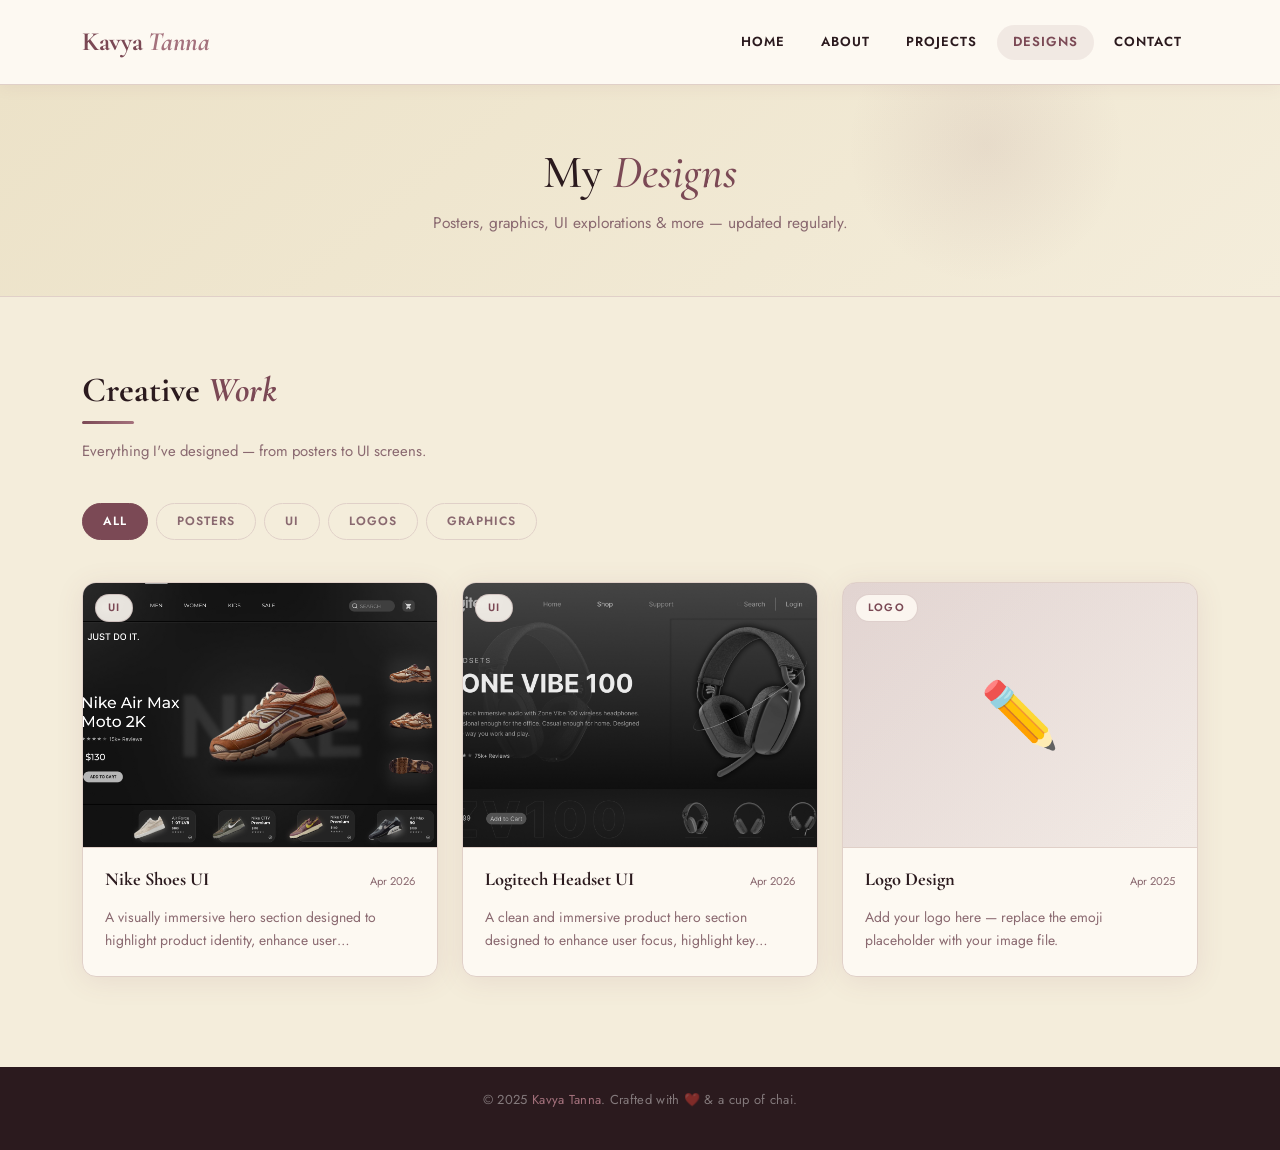
==== designs.html @ 826c13a2 "Add files via upload" ====
<!DOCTYPE html>
<html lang="en">
<head>
  <meta charset="UTF-8"/>
  <meta name="viewport" content="width=device-width, initial-scale=1.0"/>
  <title>My Designs | Kavya Tanna</title>
  <link rel="stylesheet" href="https://cdn.jsdelivr.net/npm/bootstrap@5.3.2/dist/css/bootstrap.min.css"/>
  <link rel="stylesheet" href="style.css"/>

  <style>
    /* =============================================
       DESIGNS PAGE — extra styles only
       (all base tokens, navbar, banner, footer
        come from style.css as-is)
       ============================================= */

    .designs-section { padding: 72px 0 90px; }

    /* ---------- Filter Bar ---------- */
    .filter-bar {
      display: flex;
      flex-wrap: wrap;
      gap: 8px;
      margin-bottom: 42px;
    }

    .filter-btn {
      background: transparent;
      border: 1.5px solid var(--border);
      color: var(--muted);
      font-family: var(--font-body);
      font-size: 0.75rem;
      font-weight: 600;
      letter-spacing: 1px;
      text-transform: uppercase;
      padding: 7px 20px;
      border-radius: 20px;
      cursor: pointer;
      transition: all 0.22s ease;
    }
    .filter-btn:hover {
      border-color: var(--mocha);
      color: var(--mocha);
      background: var(--mocha-pale);
    }
    .filter-btn.active {
      background: var(--mocha);
      border-color: var(--mocha);
      color: #fff;
    }

    /* ---------- Design Card ---------- */
    .design-card {
      background: var(--cream);
      border-radius: var(--r);
      border: 1px solid var(--border);
      box-shadow: var(--shadow);
      overflow: hidden;
      transition: transform 0.3s ease, box-shadow 0.3s ease, border-color 0.3s ease;
      height: 100%;
      display: flex;
      flex-direction: column;
      cursor: pointer;

      /* entrance animation */
      opacity: 0;
      transform: translateY(20px);
      animation: cardFadeUp 0.5s ease forwards;
    }
    .design-card:hover {
      transform: translateY(-7px);
      box-shadow: var(--shadow-md);
      border-color: rgba(123,73,85,0.30);
    }
    @keyframes cardFadeUp {
      to { opacity: 1; transform: translateY(0); }
    }

    /* Image / thumb */
    .design-thumb {
      position: relative;
      aspect-ratio: 4 / 3;
      overflow: hidden;
      background: linear-gradient(135deg,rgba(123,73,85,0.10),rgba(123,73,85,0.04));
      border-bottom: 1px solid var(--border);
      flex-shrink: 0;
    }
    .design-thumb img {
      width: 100%;
      height: 100%;
      object-fit: cover;
      display: block;
      transition: transform 0.45s ease;
    }
    .design-card:hover .design-thumb img { transform: scale(1.06); }

    /* Placeholder shown when no real image is set */
    .design-thumb .thumb-placeholder {
      width: 100%;
      height: 100%;
      display: flex;
      align-items: center;
      justify-content: center;
      font-size: 4rem;
      background: linear-gradient(135deg,rgba(123,73,85,0.12),rgba(123,73,85,0.04));
    }

    /* Category badge */
    .design-badge {
      position: absolute;
      top: 11px;
      left: 12px;
      font-family: var(--font-body);
      font-size: 0.67rem;
      font-weight: 600;
      letter-spacing: 1.2px;
      text-transform: uppercase;
      background: rgba(253,249,242,0.90);
      backdrop-filter: blur(5px);
      color: var(--mocha);
      border: 1px solid rgba(123,73,85,0.22);
      padding: 4px 12px;
      border-radius: 20px;
    }

    /* Hover overlay */
    .design-overlay {
      position: absolute;
      inset: 0;
      background: rgba(43,26,30,0.60);
      display: flex;
      align-items: center;
      justify-content: center;
      opacity: 0;
      transition: opacity 0.3s ease;
    }
    .design-card:hover .design-overlay { opacity: 1; }

    .overlay-view-btn {
      background: var(--cream);
      color: var(--mocha);
      border: none;
      font-family: var(--font-body);
      font-size: 0.77rem;
      font-weight: 600;
      letter-spacing: 0.9px;
      text-transform: uppercase;
      padding: 9px 24px;
      border-radius: 20px;
      cursor: pointer;
      transform: translateY(6px);
      transition: transform 0.28s ease, background 0.22s, color 0.22s;
    }
    .design-card:hover .overlay-view-btn { transform: translateY(0); }
    .overlay-view-btn:hover { background: var(--mocha); color: #fff; }

    /* Card body text */
    .design-card-body {
      padding: 20px 22px 24px;
      flex: 1;
      display: flex;
      flex-direction: column;
    }
    .design-card-meta {
      display: flex;
      justify-content: space-between;
      align-items: baseline;
      margin-bottom: 7px;
    }
    .design-card-title {
      font-family: var(--font-head);
      font-size: 1.15rem;
      font-weight: 700;
      color: var(--dark);
      line-height: 1.25;
    }
    .design-card-date {
      font-family: var(--font-body);
      font-size: 0.7rem;
      color: var(--muted);
      white-space: nowrap;
      margin-left: 10px;
      flex-shrink: 0;
    }
    .design-card-desc {
      font-size: 0.87rem;
      color: var(--muted);
      line-height: 1.65;
      margin: 0;
      display: -webkit-box;
      -webkit-line-clamp: 2;
      -webkit-box-orient: vertical;
      overflow: hidden;
    }

    /* Empty state */
    .designs-empty {
      display: none;
      text-align: center;
      padding: 70px 0;
      color: var(--muted);
    }
    .designs-empty .empty-icon { font-size: 2.8rem; margin-bottom: 14px; opacity: 0.45; }
    .designs-empty p { font-size: 0.93rem; }

    /* ---------- Lightbox ---------- */
    .lb-overlay {
      position: fixed;
      inset: 0;
      background: rgba(43,26,30,0.90);
      backdrop-filter: blur(8px);
      z-index: 1000;
      display: flex;
      align-items: center;
      justify-content: center;
      padding: 24px;
      opacity: 0;
      pointer-events: none;
      transition: opacity 0.3s ease;
    }
    .lb-overlay.open { opacity: 1; pointer-events: all; }

    .lb-box {
      position: relative;
      max-width: 860px;
      width: 100%;
      transform: scale(0.93);
      transition: transform 0.32s cubic-bezier(.25,.8,.25,1);
    }
    .lb-overlay.open .lb-box { transform: scale(1); }

    .lb-box img {
      width: 100%;
      max-height: 75vh;
      object-fit: contain;
      border-radius: var(--r);
      box-shadow: 0 32px 80px rgba(43,26,30,0.6);
      display: block;
    }
    .lb-info {
      margin-top: 16px;
      display: flex;
      align-items: baseline;
      gap: 12px;
    }
    .lb-title {
      font-family: var(--font-head);
      font-size: 1.2rem;
      font-weight: 700;
      color: var(--vanilla);
    }
    .lb-date {
      font-family: var(--font-body);
      font-size: 0.75rem;
      color: rgba(244,237,219,0.55);
    }
    .lb-desc {
      margin-top: 5px;
      font-family: var(--font-body);
      font-size: 0.87rem;
      color: rgba(244,237,219,0.60);
      line-height: 1.6;
    }
    .lb-close {
      position: absolute;
      top: -14px;
      right: -14px;
      width: 36px;
      height: 36px;
      border-radius: 50%;
      background: var(--cream);
      border: 1px solid var(--border);
      color: var(--mocha);
      font-size: 1rem;
      display: flex;
      align-items: center;
      justify-content: center;
      cursor: pointer;
      transition: background 0.22s, color 0.22s;
      line-height: 1;
    }
    .lb-close:hover { background: var(--mocha); color: #fff; }

    @media (max-width: 576px) {
      .filter-btn { font-size: 0.7rem; padding: 6px 14px; }
    }
  </style>
</head>
<body>

  <!-- ========== NAVBAR ========== -->
  <nav class="navbar navbar-expand-lg">
    <div class="container">
      <a class="navbar-brand" href="index.html">Kavya <em>Tanna</em></a>
      <button class="navbar-toggler" type="button"
        data-bs-toggle="collapse" data-bs-target="#navbarNav"
        aria-controls="navbarNav" aria-expanded="false" aria-label="Toggle navigation">
        <span class="navbar-toggler-icon"></span>
      </button>
      <div class="collapse navbar-collapse justify-content-end" id="navbarNav">
        <ul class="navbar-nav gap-1">
          <li class="nav-item"><a class="nav-link" href="index.html">Home</a></li>
          <li class="nav-item"><a class="nav-link" href="about.html">About</a></li>
          <li class="nav-item"><a class="nav-link" href="projects.html">Projects</a></li>
          <li class="nav-item"><a class="nav-link active" href="designs.html">Designs</a></li>
          <li class="nav-item"><a class="nav-link" href="contact.html">Contact</a></li>
        </ul>
      </div>
    </div>
  </nav>

  <!-- ========== PAGE BANNER ========== -->
  <section class="page-banner">
    <div class="container">
      <h1 class="fade-up">My <span style="color:var(--mocha);font-style:italic">Designs</span></h1>
      <p class="fade-up delay-1">Posters, graphics, UI explorations &amp; more — updated regularly.</p>
    </div>
  </section>

  <!-- ========== DESIGNS SECTION ========== -->
  <section class="designs-section">
    <div class="container">

      <div class="mb-4 fade-up">
        <h2 class="section-title">Creative <span>Work</span></h2>
        <div class="divider"></div>
        <p class="section-subtitle">Everything I've designed — from posters to UI screens.</p>
      </div>

      <!-- ── FILTER BAR ──
           To add a new category:
           1. Add: <button class="filter-btn" data-filter="yourcategory">Label</button>
           2. Use  data-category="yourcategory"  on the matching card column -->
      <div class="filter-bar fade-up delay-1" id="filterBar">
        <button class="filter-btn active" data-filter="all">All</button>
        <button class="filter-btn" data-filter="poster">Posters</button>
        <button class="filter-btn" data-filter="ui">UI</button>
        <button class="filter-btn" data-filter="logo">Logos</button>
        <button class="filter-btn" data-filter="graphic">Graphics</button>
      </div>

      <!-- ── DESIGNS GRID ──
      ════════════════════════════════════════════════════
      ★  HOW TO ADD A NEW DESIGN CARD  ★

      1. Copy the block between the dashes below.
      2. Paste it just above the comment
         "★ ADD NEW CARDS ABOVE THIS LINE ★"
      3. Update these 6 things:
           data-category   → poster | ui | logo | graphic
           src             → images/designs/your-file.jpg
           alt             → short description
           .design-badge   → label shown on image
           .design-card-title → design name
           .design-card-date  → e.g.  Apr 2025
           .design-card-desc  → 1-2 line description

      If you don't have an image yet, remove the <img> tag
      and use the placeholder emoji <div> instead (see Card 1).
      ════════════════════════════════════════════════════ -->
      <div class="row g-4" id="designsGrid">

        <!-- ─── CARD TEMPLATE (copy from here) ───────────────
        <div class="col-sm-6 col-lg-4" data-category="poster">
          <div class="design-card">
            <div class="design-thumb">
              <img src="images/designs/YOUR-FILE.jpg" alt="Alt text" loading="lazy"/>
              <span class="design-badge">Poster</span>
              <div class="design-overlay">
                <button class="overlay-view-btn">View Full</button>
              </div>
            </div>
            <div class="design-card-body">
              <div class="design-card-meta">
                <h3 class="design-card-title">Title Here</h3>
                <span class="design-card-date">Apr 2025</span>
              </div>
              <p class="design-card-desc">Short 1–2 line description of this design.</p>
            </div>
          </div>
        </div>
        ─── end template ─────────────────────────────────── -->



        <!-- CARD 1 — placeholder -->
        <div class="col-sm-6 col-lg-4" data-category="ui">
          <div class="design-card">
            <div class="design-thumb">
              <img src="images/designs/poster-1.jpg" alt="My Poster" loading="lazy"/>
              <span class="design-badge">UI</span>
              <div class="design-overlay">
                <button class="overlay-view-btn">View Full</button>
              </div>
            </div>
            <div class="design-card-body">
              <div class="design-card-meta">
                <h3 class="design-card-title">Nike Shoes UI</h3>
                <span class="design-card-date">Apr 2026</span>
              </div>
              <p class="design-card-desc">A visually immersive hero section designed to highlight product identity, enhance user engagement, and drive conversions.</p>
            </div>
          </div>
        </div>


         <!-- CARD 1 — placeholder -->
        <div class="col-sm-6 col-lg-4" data-category="ui">
          <div class="design-card">
            <div class="design-thumb">
              <img src="images/designs/poster-2.jpg" alt="My Poster" loading="lazy"/>
              <span class="design-badge">UI</span>
              <div class="design-overlay">
                <button class="overlay-view-btn">View Full</button>
              </div>
            </div>
            <div class="design-card-body">
              <div class="design-card-meta">
                <h3 class="design-card-title">Logitech Headset UI</h3>
                <span class="design-card-date">Apr 2026</span>
              </div>
              <p class="design-card-desc">A clean and immersive product hero section designed to enhance user focus, highlight key features, and deliver a premium audio experience.</p>
            </div>
          </div>
        </div>

        <!-- CARD 3 — placeholder -->
        <div class="col-sm-6 col-lg-4" data-category="logo">
          <div class="design-card">
            <div class="design-thumb">
              <div class="thumb-placeholder">✏️</div>
              <span class="design-badge">Logo</span>
              <div class="design-overlay">
                <button class="overlay-view-btn">View Full</button>
              </div>
            </div>
            <div class="design-card-body">
              <div class="design-card-meta">
                <h3 class="design-card-title">Logo Design</h3>
                <span class="design-card-date">Apr 2025</span>
              </div>
              <p class="design-card-desc">Add your logo here — replace the emoji placeholder with your image file.</p>
            </div>
          </div>
        </div>

        <!-- ★ ADD NEW CARDS ABOVE THIS LINE ★ -->

        <!-- No-results message -->
        <div class="col-12 designs-empty" id="designsEmpty">
          <div class="empty-icon">✦</div>
          <p>No designs in this category yet — check back soon!</p>
        </div>

      </div><!-- /row -->
    </div>
  </section>

  <!-- ========== FOOTER ========== -->
  <footer class="site-footer">
    <p>© 2025 <span>Kavya Tanna</span>. Crafted with ❤️ &amp; a cup of chai.</p>
  </footer>

  <!-- ========== LIGHTBOX ========== -->
  <div class="lb-overlay" id="lbOverlay" role="dialog" aria-modal="true" aria-label="Design preview">
    <div class="lb-box">
      <button class="lb-close" id="lbClose" aria-label="Close">✕</button>
      <img id="lbImg" src="" alt=""/>
      <div class="lb-info">
        <span class="lb-title" id="lbTitle"></span>
        <span class="lb-date"  id="lbDate"></span>
      </div>
      <p class="lb-desc" id="lbDesc"></p>
    </div>
  </div>

  <script src="https://cdn.jsdelivr.net/npm/bootstrap@5.3.2/dist/js/bootstrap.bundle.min.js"></script>
  <script src="script.js"></script>
  <script>
    /* ── Staggered entrance animation ── */
    document.querySelectorAll('.design-card').forEach((card, i) => {
      card.style.animationDelay = `${i * 0.09}s`;
    });

    /* ── Filter logic ── */
    const filterBtns = document.querySelectorAll('.filter-btn');
    const cols       = document.querySelectorAll('#designsGrid [data-category]');
    const emptyEl    = document.getElementById('designsEmpty');

    filterBtns.forEach(btn => {
      btn.addEventListener('click', () => {
        filterBtns.forEach(b => b.classList.remove('active'));
        btn.classList.add('active');

        const filter = btn.dataset.filter;
        let visible  = 0;

        cols.forEach(col => {
          const match = filter === 'all' || col.dataset.category === filter;
          const card  = col.querySelector('.design-card');
          if (match) {
            col.style.display = '';
            card.style.animation = 'none';
            void card.offsetWidth; // reflow to restart animation
            card.style.animation = '';
            card.style.animationDelay = `${visible * 0.09}s`;
            visible++;
          } else {
            col.style.display = 'none';
          }
        });

        emptyEl.style.display = visible === 0 ? 'block' : 'none';
      });
    });

    /* ── Lightbox ── */
    const lbOverlay = document.getElementById('lbOverlay');
    const lbImg     = document.getElementById('lbImg');
    const lbTitle   = document.getElementById('lbTitle');
    const lbDate    = document.getElementById('lbDate');
    const lbDesc    = document.getElementById('lbDesc');
    const lbClose   = document.getElementById('lbClose');

    document.querySelectorAll('.design-card').forEach(card => {
      card.addEventListener('click', () => {
        // Support both real <img> and emoji placeholder
        const imgEl = card.querySelector('.design-thumb img');
        if (imgEl) {
          lbImg.src = imgEl.src;
          lbImg.alt = imgEl.alt;
          lbImg.style.display = 'block';
        } else {
          lbImg.style.display = 'none';
        }
        lbTitle.textContent = card.querySelector('.design-card-title').textContent;
        lbDate.textContent  = card.querySelector('.design-card-date').textContent;
        lbDesc.textContent  = card.querySelector('.design-card-desc').textContent;

        lbOverlay.classList.add('open');
        document.body.style.overflow = 'hidden';
      });
    });

    lbClose.addEventListener('click', closeLb);
    lbOverlay.addEventListener('click', e => { if (e.target === lbOverlay) closeLb(); });
    document.addEventListener('keydown', e => { if (e.key === 'Escape') closeLb(); });

    function closeLb() {
      lbOverlay.classList.remove('open');
      document.body.style.overflow = '';
    }
  </script>
</body>
</html>
---- style.css ----
/* =============================================
   Kavya Tanna — Portfolio
   style.css  |  Mocha Berry × Soft Vanilla
   ============================================= */

@import url('https://fonts.googleapis.com/css2?family=Cormorant+Garamond:ital,wght@0,400;0,600;0,700;1,400;1,600&family=Jost:wght@300;400;500;600&display=swap');

/* ---------- Design Tokens ---------- */
:root {
  --mocha:      #7b4955;
  --mocha-dk:   #5e3340;
  --mocha-lt:   #a4717c;
  --mocha-pale: rgba(123,73,85,0.09);
  --vanilla:    #f4eddb;
  --vanilla-dk: #ece2c8;
  --cream:      #fdf9f2;
  --dark:       #2b1a1e;
  --muted:      #8a6970;
  --border:     #e0d0c8;
  --font-head:  'Cormorant Garamond', Georgia, serif;
  --font-body:  'Jost', sans-serif;
  --r:          14px;
  --shadow:     0 4px 28px rgba(123,73,85,0.10);
  --shadow-md:  0 12px 42px rgba(123,73,85,0.17);
}

/* ---------- Reset ---------- */
*,*::before,*::after{box-sizing:border-box;margin:0;padding:0}
html{scroll-behavior:smooth}
body{font-family:var(--font-body);background:var(--vanilla);color:var(--dark);line-height:1.75}
h1,h2,h3,h4{font-family:var(--font-head);color:var(--dark);line-height:1.2}
a{text-decoration:none;color:inherit}
img{max-width:100%}

/* =============================================
   NAVBAR
   ============================================= */
.navbar{
  background:var(--cream);
  border-bottom:1px solid var(--border);
  padding:14px 0;
  position:sticky;top:0;z-index:200;
  box-shadow:0 2px 16px rgba(123,73,85,0.07);
}
.navbar-brand{
  font-family:var(--font-head);
  font-size:1.65rem;font-weight:700;
  color:var(--mocha)!important;
  letter-spacing:-0.3px;
}
.navbar-brand em{font-style:italic;color:var(--mocha-lt)}
.nav-link{
  font-family:var(--font-body);
  font-size:0.82rem;font-weight:600;
  color:var(--dark)!important;
  padding:6px 16px!important;
  border-radius:20px;
  letter-spacing:1px;
  text-transform:uppercase;
  transition:all 0.22s ease;
}
.nav-link:hover,.nav-link.active{
  color:var(--mocha)!important;
  background:var(--mocha-pale);
}

/* =============================================
   SHARED SECTION ELEMENTS
   ============================================= */
.section-title{font-size:2.2rem;font-weight:700;margin-bottom:4px}
.section-title span{color:var(--mocha);font-style:italic}
.section-subtitle{font-size:0.93rem;color:var(--muted);margin-bottom:2.4rem}
.divider{
  width:52px;height:3px;border-radius:2px;
  background:linear-gradient(90deg,var(--mocha),var(--mocha-lt));
  margin:10px 0 14px;
}

/* =============================================
   BUTTONS
   ============================================= */
.btn-primary-custom{
  display:inline-block;
  background:var(--mocha);color:#fff;
  padding:11px 30px;border:none;border-radius:30px;
  font-family:var(--font-body);font-weight:600;
  font-size:0.84rem;letter-spacing:0.8px;text-transform:uppercase;
  transition:all 0.26s ease;cursor:pointer;
}
.btn-primary-custom:hover{
  background:var(--mocha-dk);color:#fff;
  transform:translateY(-3px);
  box-shadow:0 8px 24px rgba(123,73,85,0.35);
}
.btn-outline-custom{
  display:inline-block;
  background:transparent;color:var(--mocha);
  border:2px solid var(--mocha);
  padding:10px 28px;border-radius:30px;
  font-family:var(--font-body);font-weight:600;
  font-size:0.84rem;letter-spacing:0.8px;text-transform:uppercase;
  transition:all 0.26s ease;cursor:pointer;
}
.btn-outline-custom:hover{
  background:var(--mocha);color:#fff;
  transform:translateY(-3px);
  box-shadow:0 8px 24px rgba(123,73,85,0.25);
}

/* =============================================
   HOME — HERO
   ============================================= */
.hero-section{
  min-height:calc(100vh - 68px);
  display:flex;align-items:center;
  padding:70px 0 55px;
  background:linear-gradient(145deg,var(--vanilla) 55%,var(--vanilla-dk) 100%);
  position:relative;overflow:hidden;
}
.hero-section::before{
  content:'';position:absolute;
  width:540px;height:540px;border-radius:50%;
  background:radial-gradient(circle,rgba(123,73,85,0.11) 0%,transparent 65%);
  top:-130px;right:-100px;pointer-events:none;
}
.hero-section::after{
  content:'';position:absolute;
  width:300px;height:300px;border-radius:50%;
  background:radial-gradient(circle,rgba(123,73,85,0.07) 0%,transparent 65%);
  bottom:-80px;left:-60px;pointer-events:none;
}

.hero-greeting{
  font-family:var(--font-body);
  font-size:0.78rem;font-weight:600;
  color:var(--mocha);letter-spacing:3px;text-transform:uppercase;
  margin-bottom:12px;
  display:flex;align-items:center;gap:10px;
}
.hero-greeting::before{
  content:'';width:32px;height:2px;background:var(--mocha);display:inline-block;
}

.hero-name{
  font-family:var(--font-head);
  font-size:clamp(2.8rem,6vw,4.6rem);
  font-weight:700;line-height:1.05;
  margin-bottom:18px;
}
.hero-name span{color:var(--mocha);font-style:italic}

.hero-tagline{
  font-size:1.05rem;color:var(--muted);
  max-width:440px;margin-bottom:30px;
  font-weight:300;line-height:1.85;
}

.hero-badges{display:flex;flex-wrap:wrap;gap:9px;margin-bottom:38px}
.badge-pill{
  background:var(--mocha-pale);color:var(--mocha-dk);
  border:1px solid rgba(123,73,85,0.22);
  padding:5px 15px;border-radius:20px;
  font-size:0.79rem;font-weight:500;letter-spacing:0.3px;
}

/* Profile Image */
.hero-img-wrap{
  display:flex;justify-content:center;align-items:center;
  position:relative;
}
.hero-img-wrap::before{
  content:'';position:absolute;
  width:318px;height:318px;border-radius:50%;
  border:2px dashed rgba(123,73,85,0.28);
  animation:rotateSlow 18s linear infinite;
}
@keyframes rotateSlow{to{transform:rotate(360deg)}}
.hero-img{
  width:288px;height:288px;border-radius:50%;
  object-fit:cover;object-position:center top;
  border:6px solid var(--cream);
  box-shadow:0 18px 52px rgba(123,73,85,0.28);
  position:relative;z-index:1;display:block;
}

/* Scroll hint */
.scroll-hint{
  position:absolute;bottom:26px;left:50%;transform:translateX(-50%);
  display:flex;flex-direction:column;align-items:center;gap:5px;
  color:var(--muted);font-size:0.66rem;letter-spacing:2px;text-transform:uppercase;
}
.scroll-hint span{
  width:1px;height:34px;background:var(--mocha-lt);display:block;
  animation:scrollPulse 1.6s ease-in-out infinite;
}
@keyframes scrollPulse{
  0%,100%{opacity:0.3;transform:scaleY(0.6)}
  50%{opacity:1;transform:scaleY(1)}
}

/* Quick-info strip */
.quick-info{
  padding:44px 0;background:var(--cream);
  border-top:1px solid var(--border);border-bottom:1px solid var(--border);
}
.info-item{text-align:center;padding:10px}
.info-icon{font-size:1.85rem;margin-bottom:6px}
.info-label{
  font-size:0.7rem;color:var(--muted);
  text-transform:uppercase;letter-spacing:1.3px;margin-bottom:3px;
}
.info-value{font-family:var(--font-head);font-size:1.05rem;font-weight:700}

/* =============================================
   PAGE BANNER  (About / Projects / Contact)
   ============================================= */
.page-banner{
  padding:60px 0 44px;
  background:linear-gradient(140deg,var(--vanilla-dk),var(--vanilla));
  border-bottom:1px solid var(--border);
  text-align:center;position:relative;overflow:hidden;
}
.page-banner::before{
  content:'';position:absolute;
  width:280px;height:280px;border-radius:50%;
  background:radial-gradient(circle,rgba(123,73,85,0.09) 0%,transparent 70%);
  top:-80px;right:12%;pointer-events:none;
}
.page-banner h1{font-size:2.9rem;margin-bottom:8px}
.page-banner p{color:var(--muted);font-size:0.97rem}

/* =============================================
   ABOUT PAGE
   ============================================= */
.about-section{padding:72px 0}

.about-intro{
  background:var(--cream);border-radius:var(--r);
  padding:38px;box-shadow:var(--shadow);
  border:1px solid var(--border);border-left:5px solid var(--mocha);
  margin-bottom:42px;
}
.about-intro p{color:var(--muted);font-size:1.02rem;line-height:1.9}

.edu-card{
  background:var(--cream);border-radius:var(--r);
  padding:28px 32px;box-shadow:var(--shadow);
  border:1px solid var(--border);
  margin-bottom:18px;
  transition:transform 0.22s,box-shadow 0.22s;
  position:relative;overflow:hidden;
}
.edu-card::after{
  content:'';position:absolute;
  top:0;left:0;width:4px;height:100%;
  background:linear-gradient(180deg,var(--mocha),var(--mocha-lt));
}
.edu-card:hover{transform:translateY(-4px);box-shadow:var(--shadow-md)}
.edu-card .year{
  font-size:0.74rem;color:var(--mocha);font-weight:600;
  letter-spacing:1.5px;text-transform:uppercase;margin-bottom:5px;
}
.edu-card h4{font-size:1.15rem;margin-bottom:5px}
.edu-card p{color:var(--muted);font-size:0.88rem;margin:0}

.skill-item{
  background:var(--cream);border-radius:var(--r);
  padding:16px 20px;border:1px solid var(--border);
  display:flex;align-items:center;gap:14px;
  margin-bottom:12px;transition:all 0.22s;
}
.skill-item:hover{
  border-color:var(--mocha);
  box-shadow:0 4px 18px rgba(123,73,85,0.13);
  transform:translateX(5px);
}
.skill-icon{
  width:44px;height:44px;border-radius:10px;
  background:var(--mocha-pale);
  display:flex;align-items:center;justify-content:center;
  font-size:1.25rem;flex-shrink:0;
}
.skill-name{font-weight:600;font-size:0.95rem;color:var(--dark);margin-bottom:1px}
.skill-level{font-size:0.76rem;color:var(--muted)}

.interest-box{
  text-align:center;padding:26px 14px;
  background:var(--cream);border-radius:var(--r);
  border:1px solid var(--border);transition:all 0.25s;
}
.interest-box:hover{
  border-color:var(--mocha);
  background:rgba(123,73,85,0.04);
  transform:translateY(-5px);box-shadow:var(--shadow-md);
}
.interest-box .emoji{font-size:2.1rem;margin-bottom:9px}
.interest-box strong{font-size:0.95rem;display:block;margin-bottom:4px;color:var(--dark)}
.interest-box p{font-size:0.83rem;margin:0;color:var(--muted)}

/* =============================================
   PROJECTS PAGE
   ============================================= */
.projects-section{padding:72px 0}

.project-card{
  background:var(--cream);border-radius:var(--r);
  border:1px solid var(--border);box-shadow:var(--shadow);
  overflow:hidden;transition:all 0.3s ease;
  height:100%;display:flex;flex-direction:column;
}
.project-card:hover{
  transform:translateY(-7px);
  box-shadow:var(--shadow-md);
  border-color:rgba(123,73,85,0.30);
}
.project-thumb{
  height:185px;
  display:flex;align-items:center;justify-content:center;
  font-size:4.5rem;
  background:linear-gradient(135deg,rgba(123,73,85,0.13),rgba(123,73,85,0.05));
  border-bottom:1px solid var(--border);
}
.project-card:nth-child(2) .project-thumb{
  background:linear-gradient(135deg,rgba(164,113,124,0.12),rgba(123,73,85,0.06));
}
.project-card:nth-child(3) .project-thumb{
  background:#f5f5f0;
}
.project-card-body{padding:26px 26px 28px;flex:1;display:flex;flex-direction:column}
.project-tag{
  font-size:0.7rem;color:var(--mocha);font-weight:600;
  letter-spacing:1.4px;text-transform:uppercase;margin-bottom:8px;
}
.project-card-body h3{font-size:1.3rem;margin-bottom:10px}
.project-card-body p{color:var(--muted);font-size:0.9rem;flex:1;margin-bottom:20px;line-height:1.75}
.tech-chips{display:flex;flex-wrap:wrap;gap:6px;margin-bottom:22px}
.chip{
  font-size:0.71rem;padding:3px 11px;border-radius:12px;
  background:var(--mocha-pale);color:var(--mocha-dk);
  border:1px solid rgba(123,73,85,0.18);font-weight:500;
}

/* =============================================
   CONTACT PAGE
   ============================================= */
.contact-section{padding:72px 0}

.contact-card{
  background:var(--cream);border-radius:var(--r);
  padding:44px 40px;box-shadow:var(--shadow);border:1px solid var(--border);
}
.contact-card h3{font-size:1.55rem;margin-bottom:6px}
.contact-card > p{color:var(--muted);font-size:0.92rem;margin-bottom:28px}

.form-label{
  font-size:0.8rem;font-weight:600;color:var(--dark);
  margin-bottom:7px;letter-spacing:0.6px;text-transform:uppercase;display:block;
}
.form-control{
  border:1.5px solid var(--border);border-radius:10px;
  padding:12px 16px;font-family:var(--font-body);
  font-size:0.93rem;color:var(--dark);background:var(--vanilla);
  transition:border-color 0.22s,box-shadow 0.22s;width:100%;
}
.form-control:focus{
  border-color:var(--mocha);
  box-shadow:0 0 0 3px rgba(123,73,85,0.14);
  outline:none;background:#fff;
}

.social-strip{display:flex;gap:12px}
.social-link{
  width:44px;height:44px;border-radius:50%;
  background:var(--vanilla);border:1.5px solid var(--border);
  display:flex;align-items:center;justify-content:center;
  font-size:1.1rem;transition:all 0.25s;color:var(--muted);
}
.social-link:hover{
  background:var(--mocha);border-color:var(--mocha);color:#fff;
  transform:translateY(-3px);box-shadow:0 6px 16px rgba(123,73,85,0.28);
}

/* =============================================
   FOOTER
   ============================================= */
.site-footer{
  background:var(--dark);color:rgba(255,255,255,0.42);
  text-align:center;padding:22px;
  font-size:0.81rem;letter-spacing:0.3px;
}
.site-footer span{color:var(--mocha-lt)}

/* =============================================
   ANIMATIONS
   ============================================= */
.fade-up{opacity:0;transform:translateY(22px);animation:fadeUp 0.55s ease forwards}
@keyframes fadeUp{to{opacity:1;transform:translateY(0)}}
.delay-1{animation-delay:0.12s}
.delay-2{animation-delay:0.24s}
.delay-3{animation-delay:0.36s}
.delay-4{animation-delay:0.48s}

/* =============================================
   RESPONSIVE
   ============================================= */
@media(max-width:768px){
  .hero-section{padding:50px 0 70px;text-align:center}
  .hero-greeting{justify-content:center}
  .hero-tagline{margin:0 auto 26px}
  .hero-badges{justify-content:center}
  .hero-img-wrap{margin-top:44px}
  .d-flex.gap-3{justify-content:center}
  .contact-card{padding:30px 20px}
  .section-title{font-size:1.85rem}
  .page-banner h1{font-size:2.1rem}
}
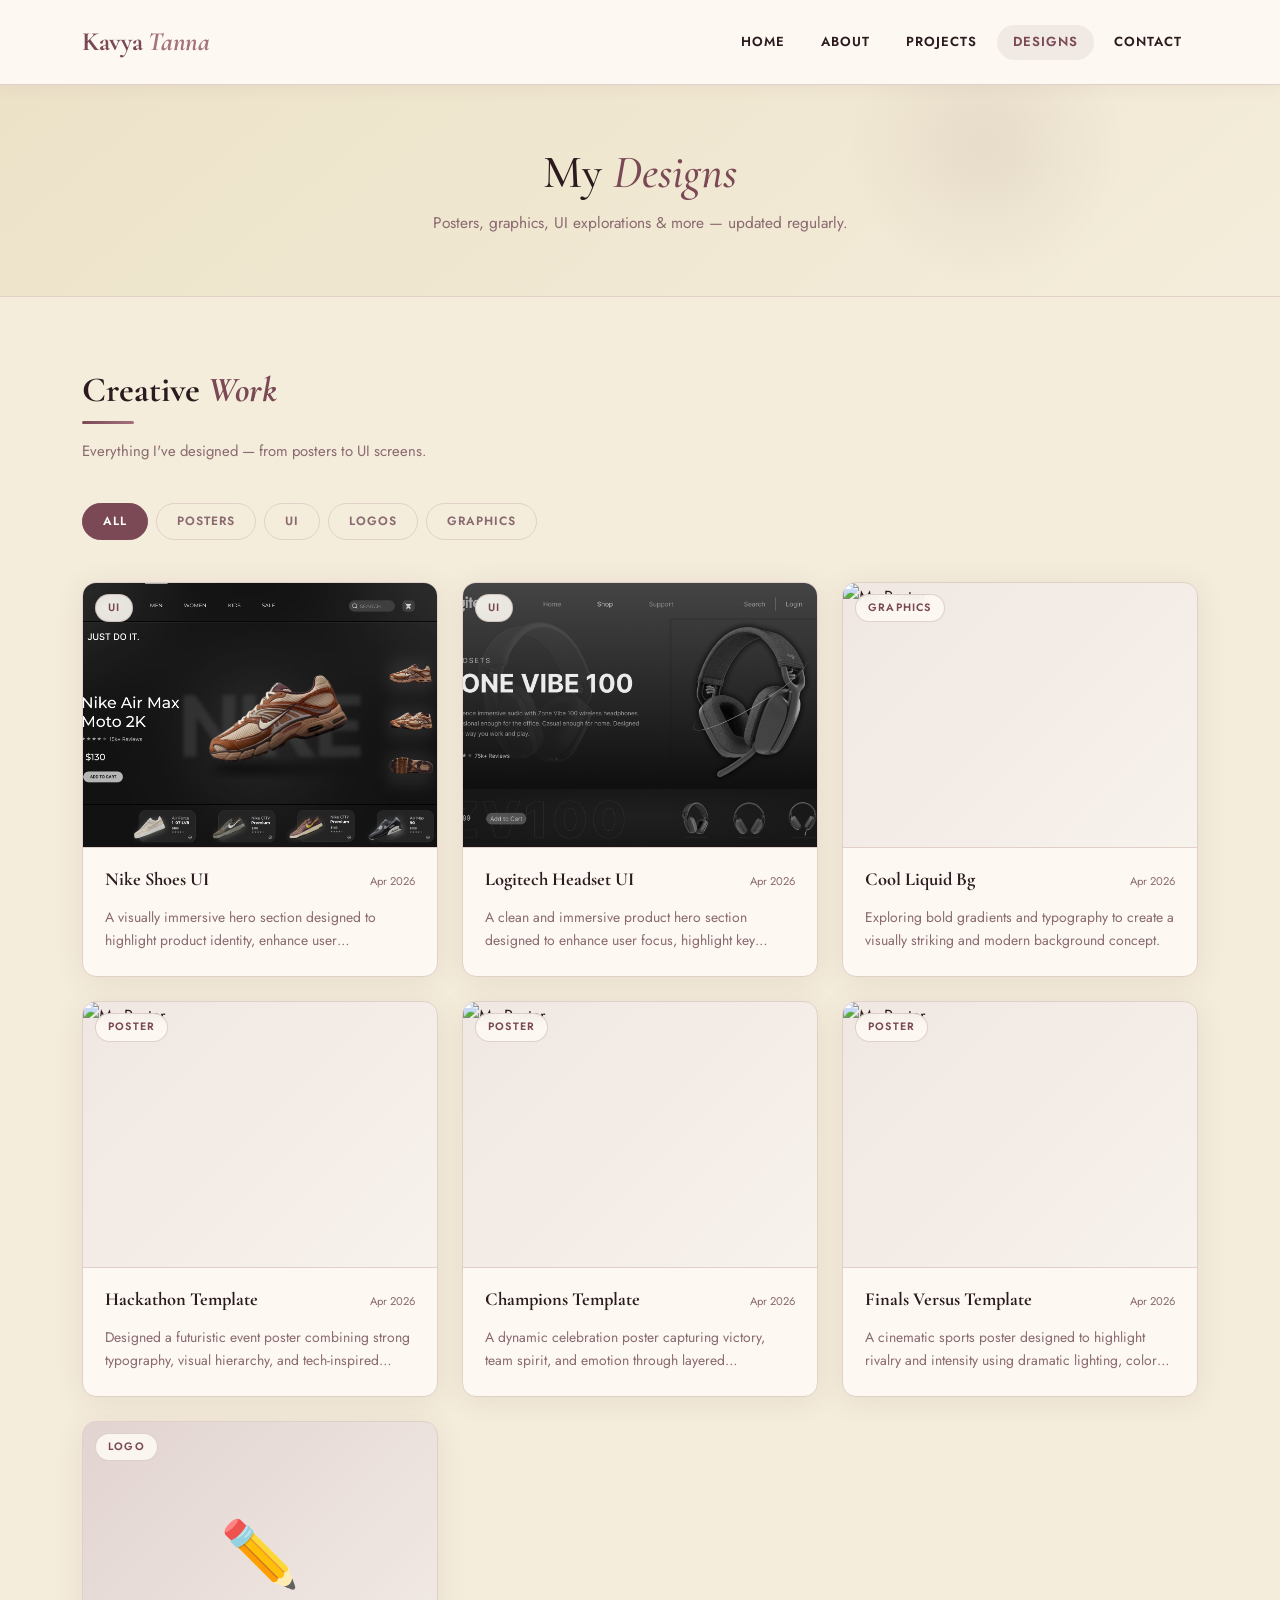
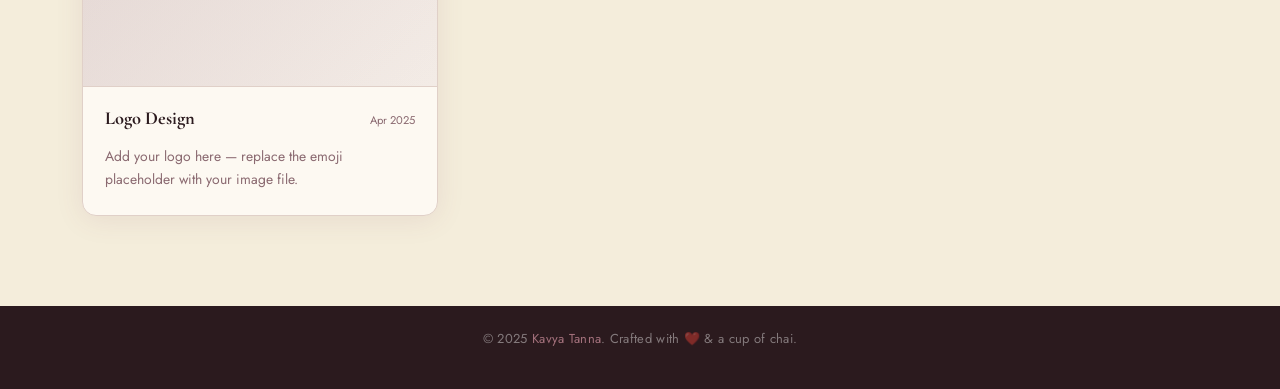
==== commit 67184903: "Update designs.html" ====
--- a/designs.html
+++ b/designs.html
@@ -404,7 +404,7 @@
         </div>
 
 
-         <!-- CARD 1 — placeholder -->
+         <!-- CARD 2 — placeholder -->
         <div class="col-sm-6 col-lg-4" data-category="ui">
           <div class="design-card">
             <div class="design-thumb">
@@ -420,6 +420,86 @@
                 <span class="design-card-date">Apr 2026</span>
               </div>
               <p class="design-card-desc">A clean and immersive product hero section designed to enhance user focus, highlight key features, and deliver a premium audio experience.</p>
+            </div>
+          </div>
+        </div>
+        
+         <!-- CARD 3 — placeholder -->
+        <div class="col-sm-6 col-lg-4" data-category="graphic">
+          <div class="design-card">
+            <div class="design-thumb">
+              <img src="images/designs/poster-3.jpg" alt="My Poster" loading="lazy"/>
+              <span class="design-badge">Graphics</span>
+              <div class="design-overlay">
+                <button class="overlay-view-btn">View Full</button>
+              </div>
+            </div>
+            <div class="design-card-body">
+              <div class="design-card-meta">
+                <h3 class="design-card-title">Cool Liquid Bg</h3>
+                <span class="design-card-date">Apr 2026</span>
+              </div>
+              <p class="design-card-desc">Exploring bold gradients and typography to create a visually striking and modern background concept.</p>
+            </div>
+          </div>
+        </div>
+
+         <!-- CARD 4 — placeholder -->
+        <div class="col-sm-6 col-lg-4" data-category="poster">
+          <div class="design-card">
+            <div class="design-thumb">
+              <img src="images/designs/poster-4.jpg" alt="My Poster" loading="lazy"/>
+              <span class="design-badge">Poster</span>
+              <div class="design-overlay">
+                <button class="overlay-view-btn">View Full</button>
+              </div>
+            </div>
+            <div class="design-card-body">
+              <div class="design-card-meta">
+                <h3 class="design-card-title">Hackathon Template</h3>
+                <span class="design-card-date">Apr 2026</span>
+              </div>
+              <p class="design-card-desc">Designed a futuristic event poster combining strong typography, visual hierarchy, and tech-inspired elements to promote a college hackathon.</p>
+            </div>
+          </div>
+        </div>
+
+         <!-- CARD 5 — placeholder -->
+        <div class="col-sm-6 col-lg-4" data-category="poster">
+          <div class="design-card">
+            <div class="design-thumb">
+              <img src="images/designs/poster-5.jpg" alt="My Poster" loading="lazy"/>
+              <span class="design-badge">Poster</span>
+              <div class="design-overlay">
+                <button class="overlay-view-btn">View Full</button>
+              </div>
+            </div>
+            <div class="design-card-body">
+              <div class="design-card-meta">
+                <h3 class="design-card-title">Champions Template</h3>
+                <span class="design-card-date">Apr 2026</span>
+              </div>
+              <p class="design-card-desc">A dynamic celebration poster capturing victory, team spirit, and emotion through layered composition and bold typography.</p>
+            </div>
+          </div>
+        </div>
+
+         <!-- CARD 6 — placeholder -->
+        <div class="col-sm-6 col-lg-4" data-category="poster">
+          <div class="design-card">
+            <div class="design-thumb">
+              <img src="images/designs/poster-6.jpg" alt="My Poster" loading="lazy"/>
+              <span class="design-badge">Poster</span>
+              <div class="design-overlay">
+                <button class="overlay-view-btn">View Full</button>
+              </div>
+            </div>
+            <div class="design-card-body">
+              <div class="design-card-meta">
+                <h3 class="design-card-title">Finals Versus Template</h3>
+                <span class="design-card-date">Apr 2026</span>
+              </div>
+              <p class="design-card-desc">A cinematic sports poster designed to highlight rivalry and intensity using dramatic lighting, color contrast, and visual storytelling.</p>
             </div>
           </div>
         </div>
